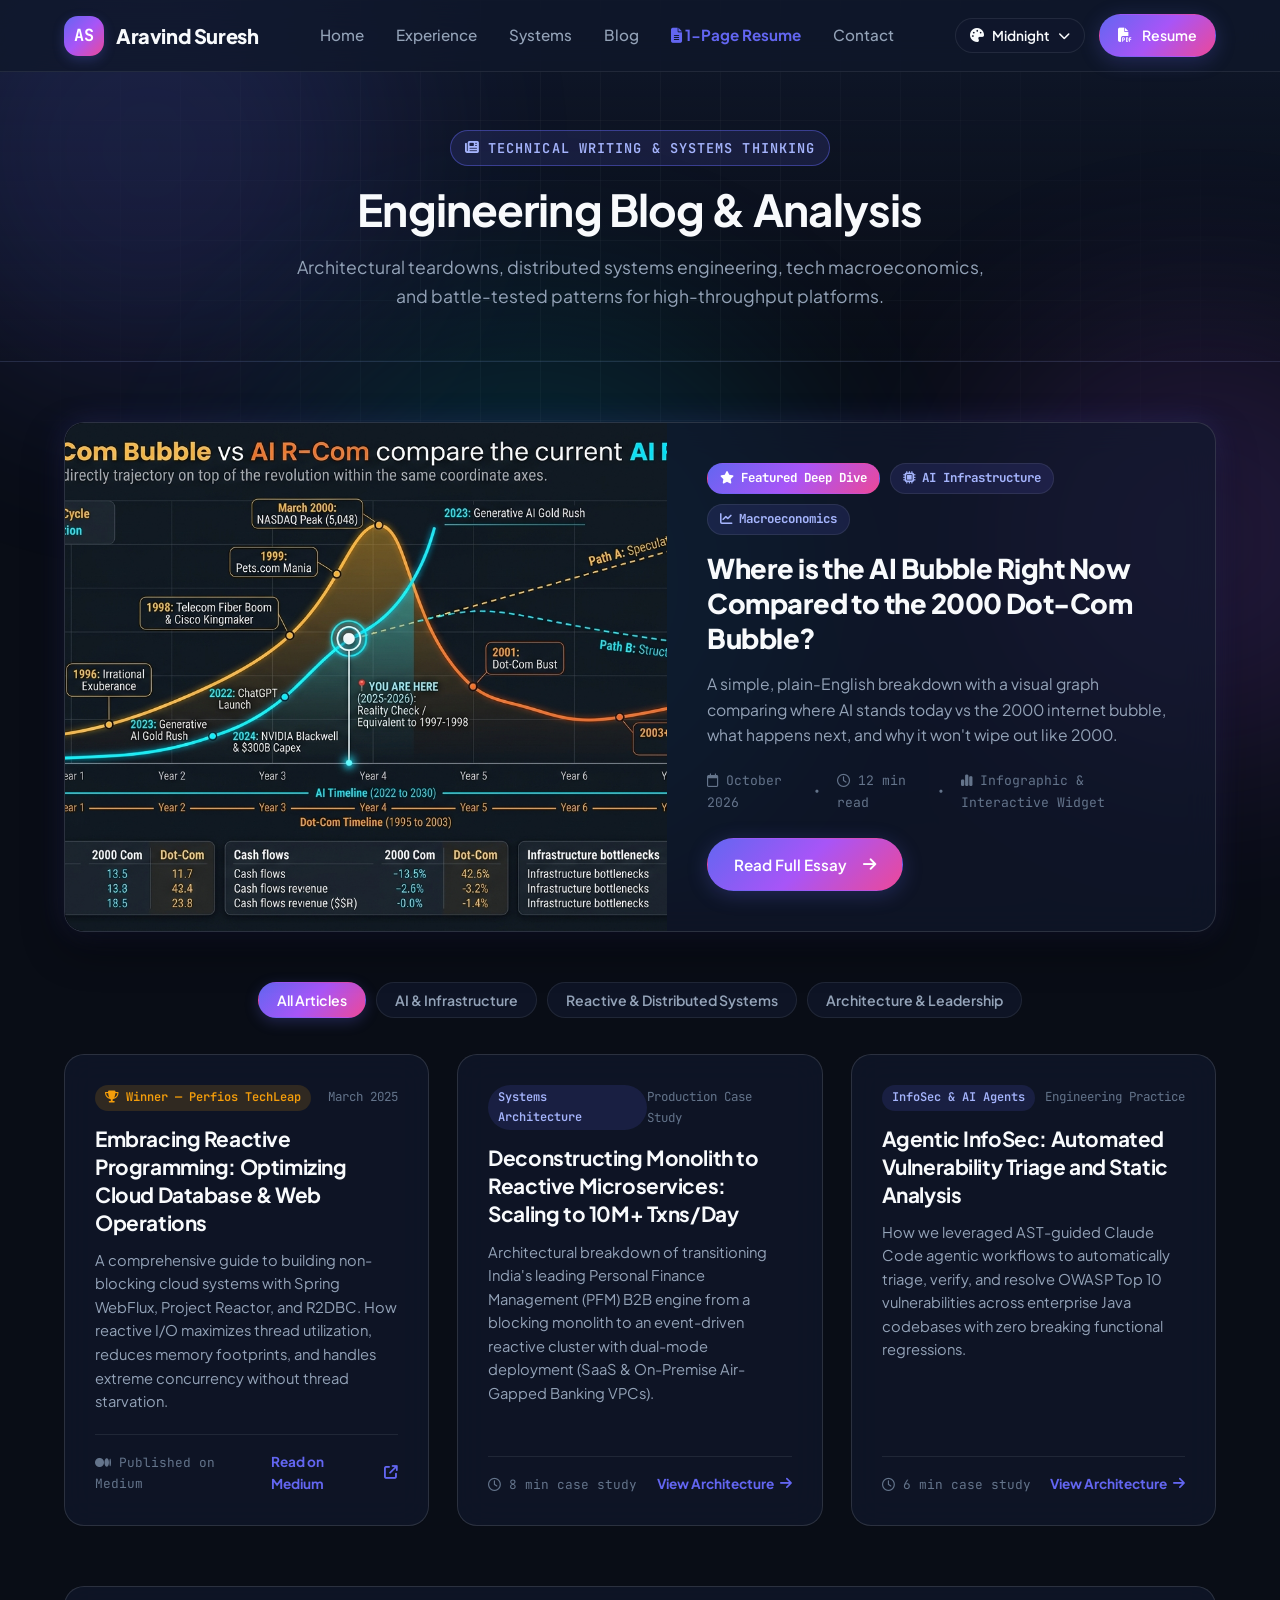
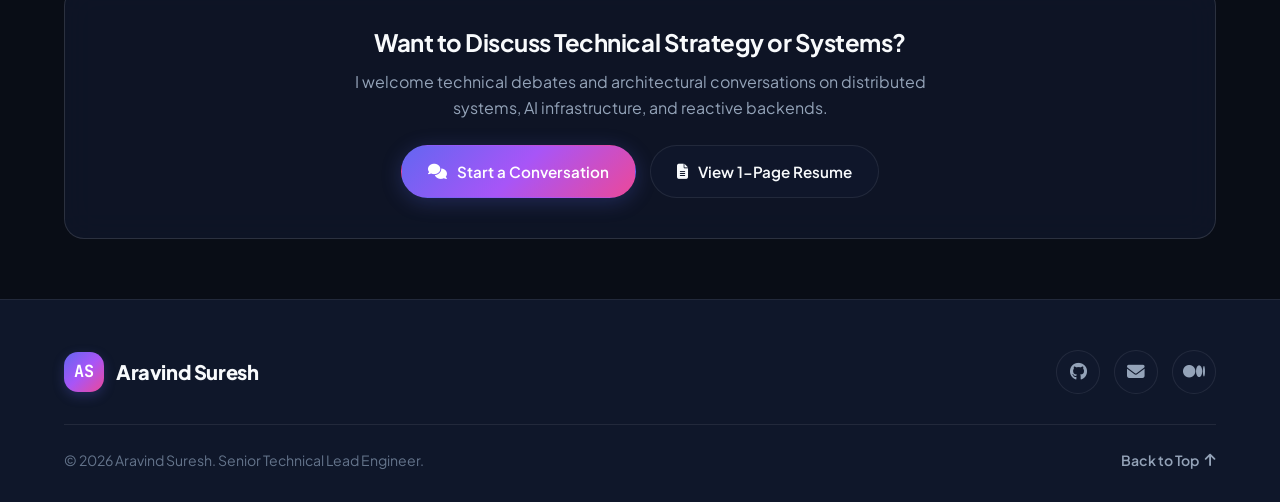
==== blog.html @ 55b46545 "feat(blog): launch engineering blog hub with AI vs Dot-Com bubble teardown and navigation integratio" ====
<!DOCTYPE html>
<html lang="en">
<head>
  <meta charset="UTF-8">
  <meta name="viewport" content="width=device-width, initial-scale=1.0">
  <title>Engineering Blog &amp; Systems Insights | Aravind Suresh</title>

  <!-- SEO & Metadata -->
  <meta name="description" content="Technical essays, architectural breakdowns, and macroeconomic analyses by Aravind Suresh (Senior Technical Lead Engineer at Perfios). Topics include AI infrastructure, reactive systems, and engineering leadership.">
  <meta name="author" content="Aravind Suresh">
  <meta name="keywords" content="Aravind Suresh Blog, AI Infrastructure, Dot-Com Bubble, Reactive Systems, Spring WebFlux, Software Architecture, Perfios">

  <!-- Open Graph / Social Cards -->
  <meta property="og:type" content="website">
  <meta property="og:url" content="https://aravind1998.github.io/blog.html">
  <meta property="og:title" content="Engineering Blog &amp; Systems Insights | Aravind Suresh">
  <meta property="og:description" content="Technical essays, architectural breakdowns, and macroeconomic analyses by Aravind Suresh.">
  <meta property="og:image" content="https://aravind1998.github.io/assets/img/elaborate-ai-bubble-graph.jpg">
  <meta name="twitter:card" content="summary_large_image">
  <meta name="twitter:image" content="https://aravind1998.github.io/assets/img/elaborate-ai-bubble-graph.jpg">

  <!-- Favicon -->
  <link rel="icon" href="data:image/svg+xml,<svg xmlns=%22http://www.w3.org/2000/svg%22 viewBox=%220%200%20100%20100%22><rect width=%22100%22 height=%22100%22 rx=%2220%22 fill=%22%236366f1%22/><text y=%22.68em%22 x=%2250%25%22 font-size=%2252%22 font-family=%22sans-serif%22 font-weight=%22bold%22 fill=%22white%22 text-anchor=%22middle%22>AS</text></svg>">

  <!-- Stylesheets -->
  <link rel="stylesheet" href="https://cdnjs.cloudflare.com/ajax/libs/font-awesome/6.5.1/css/all.min.css">
  <link rel="stylesheet" href="assets/css/custom-theme.css">

  <style>
    .page-header-banner {
      padding: 130px 0 50px;
      text-align: center;
      background: linear-gradient(180deg, var(--bg-secondary) 0%, transparent 100%);
      border-bottom: 1px solid var(--border-color);
    }

    /* Featured Post Card */
    .featured-post-hero {
      background: var(--bg-card);
      border: 1px solid var(--border-glass);
      border-radius: var(--radius-lg);
      overflow: hidden;
      margin-bottom: 50px;
      backdrop-filter: blur(16px);
      -webkit-backdrop-filter: blur(16px);
      box-shadow: var(--shadow-lg), var(--shadow-glow);
      display: grid;
      grid-template-columns: 1.1fr 1fr;
      transition: var(--transition);
    }

    .featured-post-hero:hover {
      border-color: var(--border-hover);
      transform: translateY(-3px);
    }

    @media (max-width: 900px) {
      .featured-post-hero {
        grid-template-columns: 1fr;
      }
    }

    .featured-img-wrap {
      position: relative;
      overflow: hidden;
      background: #000;
      min-height: 280px;
    }

    .featured-img-wrap img {
      width: 100%;
      height: 100%;
      object-fit: cover;
      display: block;
      transition: transform 0.5s ease;
    }

    .featured-post-hero:hover .featured-img-wrap img {
      transform: scale(1.03);
    }

    .featured-content {
      padding: 40px;
      display: flex;
      flex-direction: column;
      justify-content: center;
    }

    .featured-badge-row {
      display: flex;
      align-items: center;
      gap: 10px;
      flex-wrap: wrap;
      margin-bottom: 16px;
    }

    .featured-pill {
      font-family: var(--font-mono);
      font-size: 0.78rem;
      padding: 4px 12px;
      border-radius: var(--radius-full);
      background: var(--badge-bg);
      color: var(--badge-text);
      border: 1px solid var(--border-color);
      font-weight: 700;
    }

    .featured-pill.gradient {
      background: var(--accent-gradient);
      color: #fff;
      border-color: transparent;
    }

    .featured-title {
      font-size: 1.7rem;
      font-weight: 800;
      line-height: 1.3;
      margin-bottom: 14px;
      color: var(--text-primary);
    }

    .featured-title a {
      color: inherit;
      text-decoration: none;
      transition: color 0.2s;
    }

    .featured-title a:hover {
      color: var(--accent-primary);
    }

    .featured-excerpt {
      font-size: 0.98rem;
      color: var(--text-secondary);
      line-height: 1.65;
      margin-bottom: 22px;
    }

    .featured-meta {
      display: flex;
      align-items: center;
      gap: 16px;
      font-family: var(--font-mono);
      font-size: 0.82rem;
      color: var(--text-muted);
      margin-bottom: 24px;
    }

    /* Blog Filter Bar */
    .filter-bar {
      display: flex;
      justify-content: center;
      gap: 10px;
      flex-wrap: wrap;
      margin-bottom: 36px;
    }

    .filter-chip {
      padding: 8px 18px;
      border-radius: var(--radius-full);
      background: var(--bg-card);
      border: 1px solid var(--border-color);
      color: var(--text-secondary);
      font-size: 0.88rem;
      font-weight: 600;
      cursor: pointer;
      transition: var(--transition);
      font-family: var(--font-main);
    }

    .filter-chip:hover {
      color: var(--text-primary);
      border-color: var(--border-hover);
    }

    .filter-chip.active {
      background: var(--accent-gradient);
      color: #fff;
      border-color: transparent;
      box-shadow: 0 4px 14px var(--glow-color);
    }

    /* Blog Grid */
    .blog-grid {
      display: grid;
      grid-template-columns: repeat(auto-fit, minmax(340px, 1fr));
      gap: 28px;
      margin-bottom: 60px;
    }

    .blog-card {
      background: var(--bg-card);
      border: 1px solid var(--border-glass);
      border-radius: var(--radius-lg);
      padding: 30px;
      display: flex;
      flex-direction: column;
      justify-content: space-between;
      backdrop-filter: blur(16px);
      -webkit-backdrop-filter: blur(16px);
      transition: var(--transition);
    }

    .blog-card:hover {
      border-color: var(--border-hover);
      transform: translateY(-4px);
      box-shadow: var(--shadow-md), var(--shadow-glow);
    }

    .card-top-tags {
      display: flex;
      justify-content: space-between;
      align-items: center;
      margin-bottom: 14px;
    }

    .card-tag {
      font-family: var(--font-mono);
      font-size: 0.75rem;
      padding: 3px 10px;
      border-radius: var(--radius-full);
      background: var(--badge-bg);
      color: var(--badge-text);
      font-weight: 600;
    }

    .card-date {
      font-family: var(--font-mono);
      font-size: 0.78rem;
      color: var(--text-muted);
    }

    .card-title {
      font-size: 1.3rem;
      font-weight: 700;
      color: var(--text-primary);
      margin-bottom: 12px;
      line-height: 1.35;
    }

    .card-title a {
      color: inherit;
      text-decoration: none;
      transition: color 0.2s;
    }

    .card-title a:hover {
      color: var(--accent-primary);
    }

    .card-excerpt {
      font-size: 0.92rem;
      color: var(--text-secondary);
      line-height: 1.6;
      margin-bottom: 20px;
      flex-grow: 1;
    }

    .card-footer {
      display: flex;
      justify-content: space-between;
      align-items: center;
      padding-top: 16px;
      border-top: 1px solid var(--border-color);
      font-size: 0.85rem;
    }

    .read-time {
      font-family: var(--font-mono);
      color: var(--text-muted);
      font-size: 0.8rem;
    }

    .read-link {
      color: var(--accent-primary);
      text-decoration: none;
      font-weight: 700;
      display: inline-flex;
      align-items: center;
      gap: 6px;
      transition: var(--transition);
    }

    .read-link:hover {
      gap: 10px;
      color: var(--accent-secondary);
    }
  </style>
</head>
<body>

  <!-- Ambient Light Orbs -->
  <div class="ambient-bg" aria-hidden="true">
    <div class="ambient-grid"></div>
    <div class="ambient-orb ambient-orb-1"></div>
    <div class="ambient-orb ambient-orb-2"></div>
    <div class="ambient-orb ambient-orb-3"></div>
  </div>

  <!-- Navigation Bar -->
  <header class="header-nav">
    <div class="container nav-container">
      <a href="/" class="nav-logo" aria-label="Aravind Suresh Home">
        <div class="logo-badge">AS</div>
        <span>Aravind Suresh</span>
      </a>

      <ul class="nav-links" id="nav-links">
        <li><a href="/" class="nav-link">Home</a></li>
        <li><a href="experience.html" class="nav-link">Experience</a></li>
        <li><a href="projects.html" class="nav-link">Systems</a></li>
        <li><a href="blog.html" class="nav-link active">Blog</a></li>
        <li><a href="resume.html" class="nav-link" style="color: var(--accent-primary); font-weight: 700;"><i class="fa-solid fa-file-lines"></i> 1-Page Resume</a></li>
        <li><a href="contact.html" class="nav-link">Contact</a></li>
      </ul>

      <div class="nav-actions">
        <!-- Theme Picker -->
        <div class="theme-picker-wrapper">
          <button class="theme-btn" id="theme-picker-btn" aria-label="Select theme palette">
            <i class="fa-solid fa-palette"></i>
            <span id="current-theme-label">Theme</span>
            <i class="fa-solid fa-chevron-down" style="font-size: 0.75rem;"></i>
          </button>
          <div class="theme-dropdown" id="theme-dropdown">
            <button class="theme-option active" data-set-theme="midnight">
              <span class="theme-color-dot dot-midnight"></span> Midnight (Dark)
            </button>
            <button class="theme-option" data-set-theme="cyber">
              <span class="theme-color-dot dot-cyber"></span> Cyberpunk (Neon)
            </button>
            <button class="theme-option" data-set-theme="nord">
              <span class="theme-color-dot dot-nord"></span> Nord Frost
            </button>
            <button class="theme-option" data-set-theme="light">
              <span class="theme-color-dot dot-light"></span> Minimal Light
            </button>
          </div>
        </div>

        <a href="resume.html" class="btn btn-primary" style="padding: 9px 18px; font-size: 0.88rem;">
          <i class="fa-solid fa-file-pdf"></i> Resume
        </a>

        <button class="mobile-menu-btn" id="mobile-menu-toggle" aria-label="Toggle navigation menu">
          <i class="fa-solid fa-bars"></i>
        </button>
      </div>
    </div>
  </header>

  <main>
    <!-- Header Banner -->
    <div class="page-header-banner">
      <div class="container">
        <span class="section-tag"><i class="fa-solid fa-newspaper"></i> Technical Writing &amp; Systems Thinking</span>
        <h1 class="section-title">Engineering Blog &amp; Analysis</h1>
        <p class="section-desc" style="max-width: 720px; margin: 0 auto;">
          Architectural teardowns, distributed systems engineering, tech macroeconomics, and battle-tested patterns for high-throughput platforms.
        </p>
      </div>
    </div>

    <section style="padding: 60px 0;">
      <div class="container">

        <!-- Featured Post Hero -->
        <article class="featured-post-hero" data-category="ai macro systems">
          <div class="featured-img-wrap">
            <a href="blog-ai-bubble-vs-dotcom.html">
              <img src="assets/img/elaborate-ai-bubble-graph.jpg" alt="AI Bubble vs Dot-Com Bubble Comparative Chart">
            </a>
          </div>
          <div class="featured-content">
            <div class="featured-badge-row">
              <span class="featured-pill gradient"><i class="fa-solid fa-star"></i> Featured Deep Dive</span>
              <span class="featured-pill"><i class="fa-solid fa-microchip"></i> AI Infrastructure</span>
              <span class="featured-pill"><i class="fa-solid fa-chart-line"></i> Macroeconomics</span>
            </div>

            <h2 class="featured-title">
              <a href="blog-ai-bubble-vs-dotcom.html">
                Where is the AI Bubble Right Now Compared to the 2000 Dot-Com Bubble?
              </a>
            </h2>

            <p class="featured-excerpt">
              A simple, plain-English breakdown with a visual graph comparing where AI stands today vs the 2000 internet bubble, what happens next, and why it won't wipe out like 2000.
            </p>

            <div class="featured-meta">
              <span><i class="fa-regular fa-calendar"></i> October 2026</span>
              <span>•</span>
              <span><i class="fa-regular fa-clock"></i> 12 min read</span>
              <span>•</span>
              <span><i class="fa-solid fa-chart-simple"></i> Infographic &amp; Interactive Widget</span>
            </div>

            <div>
              <a href="blog-ai-bubble-vs-dotcom.html" class="btn btn-primary" style="display: inline-flex;">
                Read Full Essay <i class="fa-solid fa-arrow-right" style="margin-left: 6px;"></i>
              </a>
            </div>
          </div>
        </article>

        <!-- Category Filters -->
        <div class="filter-bar">
          <button class="filter-chip active" data-filter="all">All Articles</button>
          <button class="filter-chip" data-filter="ai">AI &amp; Infrastructure</button>
          <button class="filter-chip" data-filter="reactive">Reactive &amp; Distributed Systems</button>
          <button class="filter-chip" data-filter="leadership">Architecture &amp; Leadership</button>
        </div>

        <!-- Articles Grid -->
        <div class="blog-grid" id="articles-grid">

          <!-- Post 1: Reactive Programming (Award Winner on Medium) -->
          <article class="blog-card" data-category="reactive leadership">
            <div>
              <div class="card-top-tags">
                <span class="card-tag" style="background: rgba(245, 158, 11, 0.15); color: #f59e0b;">
                  <i class="fa-solid fa-trophy"></i> Winner — Perfios TechLeap
                </span>
                <span class="card-date">March 2025</span>
              </div>
              <h3 class="card-title">
                <a href="https://medium.com/perfiostechblog/embracing-reactive-programming-optimizing-cloud-database-and-web-operations-36e16913ded9" target="_blank" rel="noopener noreferrer">
                  Embracing Reactive Programming: Optimizing Cloud Database &amp; Web Operations
                </a>
              </h3>
              <p class="card-excerpt">
                A comprehensive guide to building non-blocking cloud systems with Spring WebFlux, Project Reactor, and R2DBC. How reactive I/O maximizes thread utilization, reduces memory footprints, and handles extreme concurrency without thread starvation.
              </p>
            </div>
            <div class="card-footer">
              <span class="read-time"><i class="fa-brands fa-medium"></i> Published on Medium</span>
              <a href="https://medium.com/perfiostechblog/embracing-reactive-programming-optimizing-cloud-database-and-web-operations-36e16913ded9" target="_blank" rel="noopener noreferrer" class="read-link">
                Read on Medium <i class="fa-solid fa-arrow-up-right-from-square"></i>
              </a>
            </div>
          </article>

          <!-- Post 2: PFM B2B Rearchitecture -->
          <article class="blog-card" data-category="reactive leadership">
            <div>
              <div class="card-top-tags">
                <span class="card-tag">Systems Architecture</span>
                <span class="card-date">Production Case Study</span>
              </div>
              <h3 class="card-title">
                <a href="projects.html#system-pfm">
                  Deconstructing Monolith to Reactive Microservices: Scaling to 10M+ Txns/Day
                </a>
              </h3>
              <p class="card-excerpt">
                Architectural breakdown of transitioning India's leading Personal Finance Management (PFM) B2B engine from a blocking monolith to an event-driven reactive cluster with dual-mode deployment (SaaS &amp; On-Premise Air-Gapped Banking VPCs).
              </p>
            </div>
            <div class="card-footer">
              <span class="read-time"><i class="fa-regular fa-clock"></i> 8 min case study</span>
              <a href="projects.html#system-pfm" class="read-link">
                View Architecture <i class="fa-solid fa-arrow-right"></i>
              </a>
            </div>
          </article>

          <!-- Post 3: InfoSec AI & Agentic Security -->
          <article class="blog-card" data-category="ai leadership">
            <div>
              <div class="card-top-tags">
                <span class="card-tag">InfoSec &amp; AI Agents</span>
                <span class="card-date">Engineering Practice</span>
              </div>
              <h3 class="card-title">
                <a href="projects.html#system-infosec">
                  Agentic InfoSec: Automated Vulnerability Triage and Static Analysis
                </a>
              </h3>
              <p class="card-excerpt">
                How we leveraged AST-guided Claude Code agentic workflows to automatically triage, verify, and resolve OWASP Top 10 vulnerabilities across enterprise Java codebases with zero breaking functional regressions.
              </p>
            </div>
            <div class="card-footer">
              <span class="read-time"><i class="fa-regular fa-clock"></i> 6 min case study</span>
              <a href="projects.html#system-infosec" class="read-link">
                View Architecture <i class="fa-solid fa-arrow-right"></i>
              </a>
            </div>
          </article>

        </div>

        <!-- Discussion CTA -->
        <div style="background: var(--bg-card); border: 1px solid var(--border-glass); border-radius: var(--radius-lg); padding: 40px; text-align: center; backdrop-filter: blur(16px);">
          <h3 style="font-size: 1.5rem; margin-bottom: 12px; color: var(--text-primary);">Want to Discuss Technical Strategy or Systems?</h3>
          <p style="color: var(--text-secondary); max-width: 600px; margin: 0 auto 24px; line-height: 1.6;">
            I welcome technical debates and architectural conversations on distributed systems, AI infrastructure, and reactive backends.
          </p>
          <div style="display: flex; justify-content: center; gap: 14px; flex-wrap: wrap;">
            <a href="contact.html" class="btn btn-primary">
              <i class="fa-solid fa-comments"></i> Start a Conversation
            </a>
            <a href="resume.html" class="btn btn-secondary">
              <i class="fa-solid fa-file-lines"></i> View 1-Page Resume
            </a>
          </div>
        </div>

      </div>
    </section>
  </main>

  <!-- Footer -->
  <footer>
    <div class="container">
      <div class="footer-top">
        <a href="/" class="nav-logo">
          <div class="logo-badge">AS</div>
          <span>Aravind Suresh</span>
        </a>

        <div class="footer-social-links">
          <a href="https://github.com/Aravind1998" target="_blank" rel="noopener noreferrer" class="btn-icon" title="GitHub">
            <i class="fa-brands fa-github"></i>
          </a>
          <a href="mailto:aravindsuresh98@gmail.com" class="btn-icon" title="Email">
            <i class="fa-solid fa-envelope"></i>
          </a>
          <a href="https://medium.com/perfiostechblog/embracing-reactive-programming-optimizing-cloud-database-and-web-operations-36e16913ded9" target="_blank" rel="noopener noreferrer" class="btn-icon" title="Medium Publication">
            <i class="fa-brands fa-medium"></i>
          </a>
        </div>
      </div>

      <div class="footer-bottom">
        <div>
          &copy; 2026 Aravind Suresh. Senior Technical Lead Engineer.
        </div>
        <a href="#" class="back-to-top">
          <span>Back to Top</span>
          <i class="fa-solid fa-arrow-up"></i>
        </a>
      </div>
    </div>
  </footer>

  <!-- Scripts -->
  <script src="assets/js/custom-site.js"></script>
  <script>
    // Blog Filter Logic
    const filterChips = document.querySelectorAll('.filter-chip');
    const articles = document.querySelectorAll('.blog-card, .featured-post-hero');

    filterChips.forEach(chip => {
      chip.addEventListener('click', () => {
        filterChips.forEach(c => c.classList.remove('active'));
        chip.classList.add('active');

        const filter = chip.getAttribute('data-filter');

        articles.forEach(art => {
          const cats = (art.getAttribute('data-category') || '').split(' ');
          if (filter === 'all' || cats.includes(filter)) {
            art.style.display = art.classList.contains('featured-post-hero') ? 'grid' : 'flex';
          } else {
            art.style.display = 'none';
          }
        });
      });
    });
  </script>
</body>
</html>
---- assets/css/custom-theme.css ----
/* ===================================================================
   ARAVIND SURESH — PERSONAL PORTFOLIO
   Custom Theme Engine & Glassmorphism Design System
   =================================================================== */

@import url('https://fonts.googleapis.com/css2?family=Plus+Jakarta+Sans:wght@300;400;500;600;700;800&family=JetBrains+Mono:wght@400;500;600&display=swap');

/* --- Root Variables: Midnight Theme (Default) --- */
:root {
  --font-main: 'Plus Jakarta Sans', -apple-system, BlinkMacSystemFont, 'Segoe UI', Roboto, sans-serif;
  --font-mono: 'JetBrains Mono', 'Fira Code', monospace;

  /* Midnight Palette */
  --bg-primary: #090d16;
  --bg-secondary: #0f172a;
  --bg-card: rgba(18, 26, 46, 0.65);
  --bg-card-hover: rgba(28, 39, 68, 0.85);
  --bg-card-active: rgba(35, 48, 82, 0.95);
  --bg-glass: rgba(15, 23, 42, 0.75);
  --border-color: rgba(255, 255, 255, 0.08);
  --border-hover: rgba(99, 102, 241, 0.45);
  --border-glass: rgba(255, 255, 255, 0.12);

  --text-primary: #f8fafc;
  --text-secondary: #94a3b8;
  --text-muted: #64748b;

  --accent-primary: #6366f1;
  --accent-secondary: #a855f7;
  --accent-cyan: #06b6d4;
  --accent-gradient: linear-gradient(135deg, #6366f1 0%, #a855f7 50%, #ec4899 100%);
  --accent-subtle: rgba(99, 102, 241, 0.12);
  --glow-color: rgba(99, 102, 241, 0.25);
  
  --badge-bg: rgba(99, 102, 241, 0.14);
  --badge-text: #a5b4fc;
  
  --shadow-sm: 0 2px 8px rgba(0, 0, 0, 0.25);
  --shadow-md: 0 8px 24px rgba(0, 0, 0, 0.35);
  --shadow-lg: 0 16px 40px rgba(0, 0, 0, 0.45);
  --shadow-glow: 0 0 30px rgba(99, 102, 241, 0.2);

  --radius-sm: 8px;
  --radius-md: 14px;
  --radius-lg: 20px;
  --radius-full: 9999px;

  --nav-height: 72px;
  --transition: all 0.3s cubic-bezier(0.16, 1, 0.3, 1);
}

/* --- Theme 2: Cyberpunk / Neon --- */
[data-theme="cyber"] {
  --bg-primary: #060911;
  --bg-secondary: #0b1120;
  --bg-card: rgba(14, 23, 40, 0.7);
  --bg-card-hover: rgba(20, 32, 57, 0.9);
  --bg-card-active: rgba(25, 41, 74, 0.95);
  --bg-glass: rgba(10, 17, 30, 0.85);
  --border-color: rgba(0, 245, 212, 0.12);
  --border-hover: rgba(0, 245, 212, 0.55);
  --border-glass: rgba(0, 245, 212, 0.2);

  --text-primary: #f0fdf4;
  --text-secondary: #94a3b8;
  --text-muted: #64748b;

  --accent-primary: #00f5d4;
  --accent-secondary: #f72585;
  --accent-cyan: #7209b7;
  --accent-gradient: linear-gradient(135deg, #00f5d4 0%, #7209b7 60%, #f72585 100%);
  --accent-subtle: rgba(0, 245, 212, 0.12);
  --glow-color: rgba(0, 245, 212, 0.3);

  --badge-bg: rgba(0, 245, 212, 0.12);
  --badge-text: #2dd4bf;

  --shadow-glow: 0 0 32px rgba(0, 245, 212, 0.22);
}

/* --- Theme 3: Nord Frost --- */
[data-theme="nord"] {
  --bg-primary: #242933;
  --bg-secondary: #2e3440;
  --bg-card: rgba(46, 52, 64, 0.72);
  --bg-card-hover: rgba(59, 66, 82, 0.9);
  --bg-card-active: rgba(67, 76, 94, 0.95);
  --bg-glass: rgba(46, 52, 64, 0.85);
  --border-color: rgba(216, 222, 233, 0.1);
  --border-hover: rgba(136, 192, 208, 0.55);
  --border-glass: rgba(216, 222, 233, 0.18);

  --text-primary: #eceff4;
  --text-secondary: #d8dee9;
  --text-muted: #8892b0;

  --accent-primary: #88c0d0;
  --accent-secondary: #81a1c1;
  --accent-cyan: #8fbcbb;
  --accent-gradient: linear-gradient(135deg, #88c0d0 0%, #81a1c1 60%, #b48ead 100%);
  --accent-subtle: rgba(136, 192, 208, 0.14);
  --glow-color: rgba(136, 192, 208, 0.25);

  --badge-bg: rgba(136, 192, 208, 0.15);
  --badge-text: #88c0d0;

  --shadow-glow: 0 0 30px rgba(136, 192, 208, 0.2);
}

/* --- Theme 4: Minimal Light --- */
[data-theme="light"] {
  --bg-primary: #f8fafc;
  --bg-secondary: #ffffff;
  --bg-card: rgba(255, 255, 255, 0.85);
  --bg-card-hover: #ffffff;
  --bg-card-active: #f1f5f9;
  --bg-glass: rgba(255, 255, 255, 0.85);
  --border-color: rgba(226, 232, 240, 0.9);
  --border-hover: rgba(79, 70, 229, 0.45);
  --border-glass: rgba(226, 232, 240, 0.8);

  --text-primary: #0f172a;
  --text-secondary: #475569;
  --text-muted: #94a3b8;

  --accent-primary: #4f46e5;
  --accent-secondary: #7c3aed;
  --accent-cyan: #0284c7;
  --accent-gradient: linear-gradient(135deg, #4f46e5 0%, #7c3aed 60%, #db2777 100%);
  --accent-subtle: rgba(79, 70, 229, 0.08);
  --glow-color: rgba(79, 70, 229, 0.15);

  --badge-bg: rgba(79, 70, 229, 0.08);
  --badge-text: #4f46e5;

  --shadow-sm: 0 1px 3px rgba(0, 0, 0, 0.05);
  --shadow-md: 0 6px 18px rgba(0, 0, 0, 0.08);
  --shadow-lg: 0 12px 30px rgba(0, 0, 0, 0.1);
  --shadow-glow: 0 0 25px rgba(79, 70, 229, 0.12);
}

/* --- Base & Reset --- */
*, *::before, *::after {
  box-sizing: border-box;
  margin: 0;
  padding: 0;
}

html {
  scroll-behavior: smooth;
  scroll-padding-top: calc(var(--nav-height) + 20px);
}

body {
  font-family: var(--font-main);
  background-color: var(--bg-primary);
  color: var(--text-primary);
  line-height: 1.65;
  overflow-x: hidden;
  transition: background-color 0.4s ease, color 0.3s ease;
  min-height: 100vh;
  position: relative;
}

/* Background Ambient Orbs */
.ambient-bg {
  position: fixed;
  inset: 0;
  pointer-events: none;
  z-index: 0;
  overflow: hidden;
}

.ambient-orb {
  position: absolute;
  border-radius: 50%;
  filter: blur(100px);
  opacity: 0.15;
  transition: all 0.6s ease;
}

.ambient-orb-1 {
  width: 500px;
  height: 500px;
  top: -100px;
  left: -100px;
  background: var(--accent-primary);
}

.ambient-orb-2 {
  width: 450px;
  height: 450px;
  top: 35%;
  right: -150px;
  background: var(--accent-secondary);
}

.ambient-orb-3 {
  width: 550px;
  height: 550px;
  bottom: 5%;
  left: 20%;
  background: var(--accent-cyan);
}

/* Subtle Grid Texture */
.ambient-grid {
  position: absolute;
  inset: 0;
  background-image: 
    linear-gradient(to right, var(--border-color) 1px, transparent 1px),
    linear-gradient(to bottom, var(--border-color) 1px, transparent 1px);
  background-size: 60px 60px;
  mask-image: radial-gradient(ellipse at 50% 30%, black 20%, transparent 75%);
  -webkit-mask-image: radial-gradient(ellipse at 50% 30%, black 20%, transparent 75%);
  opacity: 0.4;
}

/* --- Container & Layout --- */
.container {
  width: 100%;
  max-width: 1200px;
  margin: 0 auto;
  padding: 0 24px;
  position: relative;
  z-index: 1;
}

section {
  padding: 100px 0;
}

/* --- Typography --- */
h1, h2, h3, h4, h5, h6 {
  font-weight: 700;
  line-height: 1.25;
  color: var(--text-primary);
  letter-spacing: -0.02em;
}

p {
  color: var(--text-secondary);
}

a {
  color: inherit;
  text-decoration: none;
  transition: var(--transition);
}

.gradient-text {
  background: var(--accent-gradient);
  -webkit-background-clip: text;
  -webkit-text-fill-color: transparent;
  background-clip: text;
  display: inline-block;
}

.section-header {
  text-align: center;
  max-width: 650px;
  margin: 0 auto 60px;
}

.section-tag {
  display: inline-flex;
  align-items: center;
  gap: 8px;
  font-family: var(--font-mono);
  font-size: 0.85rem;
  font-weight: 600;
  text-transform: uppercase;
  letter-spacing: 0.08em;
  padding: 6px 14px;
  border-radius: var(--radius-full);
  background: var(--badge-bg);
  color: var(--badge-text);
  border: 1px solid var(--border-hover);
  margin-bottom: 16px;
}

.section-title {
  font-size: clamp(2rem, 3.5vw, 2.75rem);
  margin-bottom: 16px;
}

.section-desc {
  font-size: 1.1rem;
  color: var(--text-secondary);
}

/* --- Navigation Bar --- */
.header-nav {
  position: fixed;
  top: 0;
  left: 0;
  right: 0;
  height: var(--nav-height);
  background: var(--bg-glass);
  backdrop-filter: blur(20px);
  -webkit-backdrop-filter: blur(20px);
  border-bottom: 1px solid var(--border-color);
  z-index: 100;
  transition: var(--transition);
}

.nav-container {
  display: flex;
  align-items: center;
  justify-content: space-between;
  height: 100%;
}

.nav-logo {
  display: flex;
  align-items: center;
  gap: 12px;
  font-size: 1.25rem;
  font-weight: 800;
  letter-spacing: -0.02em;
}

.logo-badge {
  width: 40px;
  height: 40px;
  border-radius: var(--radius-md);
  background: var(--accent-gradient);
  display: flex;
  align-items: center;
  justify-content: center;
  font-family: var(--font-mono);
  font-size: 1.05rem;
  font-weight: 700;
  color: #ffffff;
  box-shadow: 0 4px 12px var(--glow-color);
}

.nav-links {
  display: flex;
  align-items: center;
  gap: 32px;
  list-style: none;
}

.nav-link {
  font-size: 0.95rem;
  font-weight: 500;
  color: var(--text-secondary);
  position: relative;
  padding: 6px 0;
}

.nav-link:hover, .nav-link.active {
  color: var(--text-primary);
}

.nav-link::after {
  content: '';
  position: absolute;
  bottom: 0;
  left: 0;
  width: 0%;
  height: 2px;
  background: var(--accent-gradient);
  border-radius: 2px;
  transition: width 0.3s ease;
}

.nav-link:hover::after, .nav-link.active::after {
  width: 100%;
}

.nav-actions {
  display: flex;
  align-items: center;
  gap: 14px;
}

/* Theme Dropdown / Selector */
.theme-picker-wrapper {
  position: relative;
}

.theme-btn {
  display: flex;
  align-items: center;
  gap: 8px;
  background: var(--bg-card);
  border: 1px solid var(--border-color);
  padding: 8px 14px;
  border-radius: var(--radius-full);
  color: var(--text-primary);
  font-family: var(--font-main);
  font-size: 0.85rem;
  font-weight: 600;
  cursor: pointer;
  transition: var(--transition);
}

.theme-btn:hover {
  border-color: var(--border-hover);
  box-shadow: var(--shadow-glow);
}

.theme-dropdown {
  position: absolute;
  top: calc(100% + 10px);
  right: 0;
  width: 190px;
  background: var(--bg-secondary);
  border: 1px solid var(--border-glass);
  border-radius: var(--radius-md);
  box-shadow: var(--shadow-lg);
  padding: 8px;
  display: none;
  flex-direction: column;
  gap: 4px;
  z-index: 102;
  backdrop-filter: blur(20px);
  -webkit-backdrop-filter: blur(20px);
}

.theme-dropdown.show {
  display: flex;
  animation: fadeInDown 0.2s ease-out forwards;
}

@keyframes fadeInDown {
  from { opacity: 0; transform: translateY(-8px); }
  to { opacity: 1; transform: translateY(0); }
}

.theme-option {
  display: flex;
  align-items: center;
  gap: 10px;
  padding: 9px 12px;
  border-radius: var(--radius-sm);
  background: transparent;
  border: none;
  color: var(--text-secondary);
  font-family: var(--font-main);
  font-size: 0.85rem;
  font-weight: 500;
  cursor: pointer;
  width: 100%;
  text-align: left;
  transition: var(--transition);
}

.theme-option:hover {
  background: var(--bg-card-hover);
  color: var(--text-primary);
}

.theme-option.active {
  background: var(--accent-subtle);
  color: var(--accent-primary);
  font-weight: 600;
}

.theme-color-dot {
  width: 12px;
  height: 12px;
  border-radius: 50%;
  border: 1px solid rgba(255, 255, 255, 0.2);
}

.dot-midnight { background: #6366f1; }
.dot-cyber { background: #00f5d4; }
.dot-nord { background: #88c0d0; }
.dot-light { background: #f8fafc; border: 1px solid #cbd5e1; }

.mobile-menu-btn {
  display: none;
  background: transparent;
  border: none;
  color: var(--text-primary);
  font-size: 1.4rem;
  cursor: pointer;
  padding: 6px;
}

/* --- Hero Section --- */
.hero-section {
  min-height: 100vh;
  display: flex;
  align-items: center;
  padding-top: calc(var(--nav-height) + 40px);
  position: relative;
}

.hero-grid {
  display: grid;
  grid-template-columns: 1.15fr 0.85fr;
  gap: 50px;
  align-items: center;
}

.hero-content {
  display: flex;
  flex-direction: column;
  gap: 24px;
}

.status-badge {
  display: inline-flex;
  align-items: center;
  gap: 10px;
  padding: 6px 14px;
  background: var(--bg-card);
  border: 1px solid var(--border-color);
  border-radius: var(--radius-full);
  font-size: 0.85rem;
  font-weight: 600;
  width: fit-content;
  color: var(--text-secondary);
}

.status-dot {
  width: 8px;
  height: 8px;
  border-radius: 50%;
  background: #10b981;
  position: relative;
}

.status-dot::after {
  content: '';
  position: absolute;
  inset: -3px;
  border-radius: 50%;
  background: #10b981;
  opacity: 0.5;
  animation: pulseDot 2s infinite ease-out;
}

@keyframes pulseDot {
  0% { transform: scale(1); opacity: 0.6; }
  100% { transform: scale(2.4); opacity: 0; }
}

.hero-title {
  font-size: clamp(2.5rem, 5vw, 4rem);
  font-weight: 800;
  line-height: 1.12;
  letter-spacing: -0.03em;
}

.hero-subtitle {
  font-size: 1.2rem;
  line-height: 1.7;
  color: var(--text-secondary);
  max-width: 560px;
}

.hero-cta-group {
  display: flex;
  flex-wrap: wrap;
  gap: 16px;
  margin-top: 8px;
}

.btn {
  display: inline-flex;
  align-items: center;
  justify-content: center;
  gap: 10px;
  padding: 13px 26px;
  border-radius: var(--radius-full);
  font-family: var(--font-main);
  font-size: 0.95rem;
  font-weight: 600;
  cursor: pointer;
  transition: var(--transition);
  border: 1px solid transparent;
  white-space: nowrap;
}

.btn-primary {
  background: var(--accent-gradient);
  color: #ffffff;
  box-shadow: 0 4px 20px var(--glow-color);
}

.btn-primary:hover {
  transform: translateY(-2px);
  box-shadow: 0 8px 25px var(--glow-color);
  color: #ffffff;
}

.btn-secondary {
  background: var(--bg-card);
  border-color: var(--border-color);
  color: var(--text-primary);
}

.btn-secondary:hover {
  background: var(--bg-card-hover);
  border-color: var(--border-hover);
  transform: translateY(-2px);
}

.btn-icon {
  width: 44px;
  height: 44px;
  padding: 0;
  border-radius: 50%;
  display: inline-flex;
  align-items: center;
  justify-content: center;
  background: var(--bg-card);
  border: 1px solid var(--border-color);
  color: var(--text-secondary);
  font-size: 1.1rem;
}

.btn-icon:hover {
  color: var(--accent-primary);
  border-color: var(--border-hover);
  transform: translateY(-2px);
}

.hero-socials {
  display: flex;
  align-items: center;
  gap: 14px;
  margin-top: 6px;
}

.hero-socials span {
  font-size: 0.85rem;
  color: var(--text-muted);
  font-weight: 500;
}

/* Glassmorphic Interactive Terminal / Tech Window */
.terminal-card {
  background: var(--bg-card);
  border: 1px solid var(--border-glass);
  border-radius: var(--radius-lg);
  box-shadow: var(--shadow-lg), var(--shadow-glow);
  backdrop-filter: blur(24px);
  -webkit-backdrop-filter: blur(24px);
  overflow: hidden;
  transition: var(--transition);
}

.terminal-card:hover {
  border-color: var(--border-hover);
  transform: translateY(-4px);
}

.terminal-header {
  background: rgba(0, 0, 0, 0.2);
  padding: 12px 18px;
  display: flex;
  align-items: center;
  justify-content: space-between;
  border-bottom: 1px solid var(--border-color);
}

.terminal-dots {
  display: flex;
  gap: 7px;
}

.terminal-dot {
  width: 11px;
  height: 11px;
  border-radius: 50%;
}

.dot-red { background: #ef4444; }
.dot-yellow { background: #f59e0b; }
.dot-green { background: #10b981; }

.terminal-title {
  font-family: var(--font-mono);
  font-size: 0.8rem;
  color: var(--text-muted);
}

.terminal-body {
  padding: 24px;
  font-family: var(--font-mono);
  font-size: 0.9rem;
  line-height: 1.8;
}

.terminal-line {
  margin-bottom: 8px;
}

.terminal-prompt {
  color: var(--accent-primary);
  margin-right: 8px;
}

.terminal-cmd {
  color: var(--text-primary);
}

.terminal-output {
  color: var(--text-secondary);
  padding-left: 18px;
  margin-bottom: 14px;
}

.terminal-key {
  color: var(--accent-secondary);
}

.terminal-val {
  color: var(--accent-cyan);
}

.cursor-blink {
  display: inline-block;
  width: 8px;
  height: 15px;
  background: var(--accent-primary);
  vertical-align: middle;
  animation: blink 1s step-end infinite;
}

@keyframes blink {
  0%, 100% { opacity: 1; }
  50% { opacity: 0; }
}

/* --- About Section --- */
.about-grid {
  display: grid;
  grid-template-columns: 1fr 1fr;
  gap: 50px;
  align-items: center;
}

.about-text {
  display: flex;
  flex-direction: column;
  gap: 20px;
  font-size: 1.05rem;
}

.about-features {
  display: grid;
  grid-template-columns: 1fr;
  gap: 20px;
}

.feature-card {
  display: flex;
  gap: 20px;
  padding: 22px;
  background: var(--bg-card);
  border: 1px solid var(--border-color);
  border-radius: var(--radius-md);
  backdrop-filter: blur(12px);
  -webkit-backdrop-filter: blur(12px);
  transition: var(--transition);
}

.feature-card:hover {
  border-color: var(--border-hover);
  background: var(--bg-card-hover);
  transform: translateX(6px);
}

.feature-icon {
  width: 48px;
  height: 48px;
  flex-shrink: 0;
  border-radius: var(--radius-md);
  background: var(--badge-bg);
  color: var(--accent-primary);
  display: flex;
  align-items: center;
  justify-content: center;
  font-size: 1.3rem;
}

.feature-info h4 {
  font-size: 1.1rem;
  margin-bottom: 6px;
}

.feature-info p {
  font-size: 0.92rem;
  line-height: 1.5;
}

/* Stats Counter Row */
.stats-strip {
  display: grid;
  grid-template-columns: repeat(4, 1fr);
  gap: 24px;
  margin-top: 60px;
  padding: 30px;
  background: var(--bg-card);
  border: 1px solid var(--border-color);
  border-radius: var(--radius-lg);
  backdrop-filter: blur(16px);
}

.stat-item {
  text-align: center;
}

.stat-number {
  font-size: 2.5rem;
  font-weight: 800;
  font-family: var(--font-mono);
  background: var(--accent-gradient);
  -webkit-background-clip: text;
  -webkit-text-fill-color: transparent;
  line-height: 1.1;
  margin-bottom: 6px;
}

.stat-label {
  font-size: 0.9rem;
  color: var(--text-secondary);
  font-weight: 500;
}

/* --- Projects Section --- */
.project-filters {
  display: flex;
  justify-content: center;
  flex-wrap: wrap;
  gap: 10px;
  margin-bottom: 40px;
}

.filter-btn {
  padding: 8px 18px;
  border-radius: var(--radius-full);
  background: var(--bg-card);
  border: 1px solid var(--border-color);
  color: var(--text-secondary);
  font-family: var(--font-main);
  font-size: 0.9rem;
  font-weight: 600;
  cursor: pointer;
  transition: var(--transition);
}

.filter-btn:hover {
  color: var(--text-primary);
  border-color: var(--border-hover);
}

.filter-btn.active {
  background: var(--accent-gradient);
  color: #ffffff;
  border-color: transparent;
  box-shadow: 0 4px 14px var(--glow-color);
}

.projects-grid {
  display: grid;
  grid-template-columns: repeat(auto-fill, minmax(360px, 1fr));
  gap: 30px;
}

.project-card {
  background: var(--bg-card);
  border: 1px solid var(--border-color);
  border-radius: var(--radius-lg);
  overflow: hidden;
  backdrop-filter: blur(16px);
  -webkit-backdrop-filter: blur(16px);
  transition: var(--transition);
  display: flex;
  flex-direction: column;
}

.project-card:hover {
  transform: translateY(-8px);
  border-color: var(--border-hover);
  box-shadow: var(--shadow-lg), var(--shadow-glow);
}

.project-preview {
  height: 200px;
  position: relative;
  overflow: hidden;
  background: linear-gradient(135deg, rgba(99, 102, 241, 0.15), rgba(168, 85, 247, 0.15));
  display: flex;
  align-items: center;
  justify-content: center;
}

.project-banner-decor {
  font-family: var(--font-mono);
  font-size: 3.5rem;
  font-weight: 800;
  opacity: 0.15;
  color: var(--text-primary);
  user-select: none;
}

.project-badge-top {
  position: absolute;
  top: 16px;
  left: 16px;
  font-family: var(--font-mono);
  font-size: 0.75rem;
  font-weight: 600;
  padding: 4px 10px;
  border-radius: var(--radius-full);
  background: var(--bg-glass);
  border: 1px solid var(--border-glass);
  color: var(--accent-primary);
  backdrop-filter: blur(8px);
}

.project-body {
  padding: 26px;
  display: flex;
  flex-direction: column;
  flex-grow: 1;
}

.project-title {
  font-size: 1.35rem;
  margin-bottom: 12px;
}

.project-desc {
  font-size: 0.95rem;
  line-height: 1.6;
  margin-bottom: 20px;
  flex-grow: 1;
}

.project-tech-tags {
  display: flex;
  flex-wrap: wrap;
  gap: 8px;
  margin-bottom: 24px;
}

.tech-tag {
  font-family: var(--font-mono);
  font-size: 0.78rem;
  padding: 4px 10px;
  border-radius: var(--radius-sm);
  background: var(--badge-bg);
  color: var(--badge-text);
  border: 1px solid rgba(255, 255, 255, 0.05);
}

.project-links {
  display: flex;
  align-items: center;
  gap: 16px;
  border-top: 1px solid var(--border-color);
  padding-top: 18px;
}

.project-link-item {
  display: inline-flex;
  align-items: center;
  gap: 8px;
  font-size: 0.9rem;
  font-weight: 600;
  color: var(--text-secondary);
}

.project-link-item:hover {
  color: var(--accent-primary);
}

/* --- Experience & Education Section --- */
.timeline-container {
  position: relative;
  max-width: 860px;
  margin: 0 auto;
  padding-left: 36px;
}

.timeline-container::before {
  content: '';
  position: absolute;
  top: 10px;
  bottom: 10px;
  left: 11px;
  width: 2px;
  background: linear-gradient(to bottom, var(--accent-primary), var(--accent-secondary), transparent);
}

.timeline-item {
  position: relative;
  margin-bottom: 40px;
}

.timeline-item:last-child {
  margin-bottom: 0;
}

.timeline-dot {
  position: absolute;
  left: -36px;
  top: 6px;
  width: 24px;
  height: 24px;
  border-radius: 50%;
  background: var(--bg-primary);
  border: 3px solid var(--accent-primary);
  box-shadow: 0 0 12px var(--glow-color);
  display: flex;
  align-items: center;
  justify-content: center;
}

.timeline-card {
  background: var(--bg-card);
  border: 1px solid var(--border-color);
  border-radius: var(--radius-md);
  padding: 26px;
  backdrop-filter: blur(14px);
  -webkit-backdrop-filter: blur(14px);
  transition: var(--transition);
}

.timeline-card:hover {
  border-color: var(--border-hover);
  transform: translateX(6px);
  box-shadow: var(--shadow-md);
}

.timeline-header-wrap {
  display: flex;
  justify-content: space-between;
  align-items: flex-start;
  flex-wrap: wrap;
  gap: 10px;
  margin-bottom: 10px;
}

.timeline-role {
  font-size: 1.25rem;
  font-weight: 700;
}

.timeline-company {
  color: var(--accent-primary);
  font-weight: 600;
  font-size: 1rem;
}

.timeline-date {
  font-family: var(--font-mono);
  font-size: 0.82rem;
  padding: 4px 12px;
  border-radius: var(--radius-full);
  background: var(--badge-bg);
  color: var(--badge-text);
  border: 1px solid var(--border-color);
}

.timeline-desc {
  font-size: 0.95rem;
  line-height: 1.6;
  margin-bottom: 14px;
}

.timeline-bullets {
  list-style: none;
  display: flex;
  flex-direction: column;
  gap: 8px;
}

.timeline-bullets li {
  font-size: 0.92rem;
  color: var(--text-secondary);
  position: relative;
  padding-left: 20px;
}

.timeline-bullets li::before {
  content: '▹';
  position: absolute;
  left: 0;
  color: var(--accent-primary);
}

/* --- Skills Section --- */
.skills-grid {
  display: grid;
  grid-template-columns: repeat(auto-fit, minmax(260px, 1fr));
  gap: 26px;
}

.skill-category-card {
  background: var(--bg-card);
  border: 1px solid var(--border-color);
  border-radius: var(--radius-lg);
  padding: 28px;
  backdrop-filter: blur(14px);
  -webkit-backdrop-filter: blur(14px);
  transition: var(--transition);
}

.skill-category-card:hover {
  border-color: var(--border-hover);
  transform: translateY(-5px);
  box-shadow: var(--shadow-md);
}

.skill-category-header {
  display: flex;
  align-items: center;
  gap: 14px;
  margin-bottom: 22px;
}

.skill-cat-icon {
  width: 44px;
  height: 44px;
  border-radius: var(--radius-md);
  background: var(--badge-bg);
  color: var(--accent-primary);
  display: flex;
  align-items: center;
  justify-content: center;
  font-size: 1.25rem;
}

.skill-category-header h3 {
  font-size: 1.15rem;
}

.skills-pill-group {
  display: flex;
  flex-wrap: wrap;
  gap: 10px;
}

.skill-pill {
  display: inline-flex;
  align-items: center;
  gap: 8px;
  padding: 8px 14px;
  border-radius: var(--radius-sm);
  background: rgba(255, 255, 255, 0.03);
  border: 1px solid var(--border-color);
  font-size: 0.88rem;
  font-weight: 500;
  color: var(--text-primary);
  transition: var(--transition);
}

.skill-pill:hover {
  background: var(--accent-subtle);
  border-color: var(--border-hover);
  color: var(--accent-primary);
  transform: translateY(-2px);
}

.skill-pill i {
  color: var(--accent-primary);
  font-size: 1rem;
}

/* --- Contact Section --- */
.contact-card-box {
  background: var(--bg-card);
  border: 1px solid var(--border-glass);
  border-radius: var(--radius-lg);
  padding: 50px;
  backdrop-filter: blur(20px);
  -webkit-backdrop-filter: blur(20px);
  box-shadow: var(--shadow-lg), var(--shadow-glow);
  display: grid;
  grid-template-columns: 1fr 1fr;
  gap: 50px;
}

.contact-left h3 {
  font-size: 2rem;
  margin-bottom: 16px;
}

.contact-left p {
  font-size: 1.05rem;
  line-height: 1.7;
  margin-bottom: 30px;
}

.contact-channels {
  display: flex;
  flex-direction: column;
  gap: 16px;
}

.contact-item {
  display: flex;
  align-items: center;
  gap: 16px;
  padding: 14px 18px;
  background: rgba(255, 255, 255, 0.03);
  border: 1px solid var(--border-color);
  border-radius: var(--radius-md);
  transition: var(--transition);
}

.contact-item:hover {
  border-color: var(--border-hover);
  background: var(--bg-card-hover);
}

.contact-icon-box {
  width: 44px;
  height: 44px;
  border-radius: var(--radius-md);
  background: var(--badge-bg);
  color: var(--accent-primary);
  display: flex;
  align-items: center;
  justify-content: center;
  font-size: 1.2rem;
}

.contact-detail {
  display: flex;
  flex-direction: column;
}

.contact-label {
  font-size: 0.8rem;
  color: var(--text-muted);
  text-transform: uppercase;
  letter-spacing: 0.05em;
}

.contact-value {
  font-size: 0.95rem;
  font-weight: 600;
  color: var(--text-primary);
}

/* Contact Form */
.contact-form {
  display: flex;
  flex-direction: column;
  gap: 20px;
}

.form-group {
  display: flex;
  flex-direction: column;
  gap: 8px;
}

.form-group label {
  font-size: 0.88rem;
  font-weight: 600;
  color: var(--text-secondary);
}

.form-control {
  padding: 12px 16px;
  border-radius: var(--radius-md);
  background: var(--bg-secondary);
  border: 1px solid var(--border-color);
  color: var(--text-primary);
  font-family: var(--font-main);
  font-size: 0.95rem;
  outline: none;
  transition: var(--transition);
}

.form-control:focus {
  border-color: var(--accent-primary);
  box-shadow: 0 0 0 3px var(--glow-color);
}

textarea.form-control {
  min-height: 120px;
  resize: vertical;
}

/* Copy Email Toast */
.toast-msg {
  position: fixed;
  bottom: 30px;
  right: 30px;
  background: var(--bg-secondary);
  color: var(--text-primary);
  border: 1px solid var(--border-hover);
  box-shadow: var(--shadow-lg);
  padding: 14px 22px;
  border-radius: var(--radius-md);
  font-size: 0.92rem;
  font-weight: 600;
  display: flex;
  align-items: center;
  gap: 12px;
  z-index: 1000;
  transform: translateY(100px);
  opacity: 0;
  pointer-events: none;
  transition: var(--transition);
}

.toast-msg.show {
  transform: translateY(0);
  opacity: 1;
}

/* --- Footer --- */
footer {
  border-top: 1px solid var(--border-color);
  padding: 50px 0 30px;
  background: var(--bg-secondary);
  position: relative;
  z-index: 1;
}

.footer-top {
  display: flex;
  justify-content: space-between;
  align-items: center;
  flex-wrap: wrap;
  gap: 24px;
  margin-bottom: 30px;
}

.footer-social-links {
  display: flex;
  gap: 14px;
}

.footer-bottom {
  display: flex;
  justify-content: space-between;
  align-items: center;
  flex-wrap: wrap;
  gap: 16px;
  padding-top: 24px;
  border-top: 1px solid var(--border-color);
  font-size: 0.88rem;
  color: var(--text-muted);
}

.back-to-top {
  display: inline-flex;
  align-items: center;
  gap: 6px;
  color: var(--text-secondary);
  font-weight: 600;
}

.back-to-top:hover {
  color: var(--accent-primary);
}

/* --- Responsive Media Queries --- */
@media (max-width: 992px) {
  .hero-grid {
    grid-template-columns: 1fr;
    gap: 40px;
  }

  .about-grid {
    grid-template-columns: 1fr;
  }

  .contact-card-box {
    grid-template-columns: 1fr;
    padding: 30px;
  }

  .stats-strip {
    grid-template-columns: repeat(2, 1fr);
  }
}

@media (max-width: 768px) {
  .nav-links {
    position: fixed;
    top: var(--nav-height);
    left: 0;
    right: 0;
    background: var(--bg-secondary);
    border-bottom: 1px solid var(--border-glass);
    flex-direction: column;
    padding: 24px;
    gap: 18px;
    transform: translateY(-150%);
    opacity: 0;
    transition: var(--transition);
    pointer-events: none;
    box-shadow: var(--shadow-lg);
  }

  .nav-links.mobile-open {
    transform: translateY(0);
    opacity: 1;
    pointer-events: auto;
  }

  .mobile-menu-btn {
    display: block;
  }

  .projects-grid {
    grid-template-columns: 1fr;
  }

  .stats-strip {
    grid-template-columns: 1fr 1fr;
    gap: 16px;
    padding: 20px;
  }

  .hero-cta-group {
    flex-direction: column;
  }

  .btn {
    width: 100%;
  }

  .footer-top, .footer-bottom {
    flex-direction: column;
    text-align: center;
    align-items: center;
  }
}

@keyframes fadeInUp {
  from {
    opacity: 0;
    transform: translateY(16px);
  }
  to {
    opacity: 1;
    transform: translateY(0);
  }
}
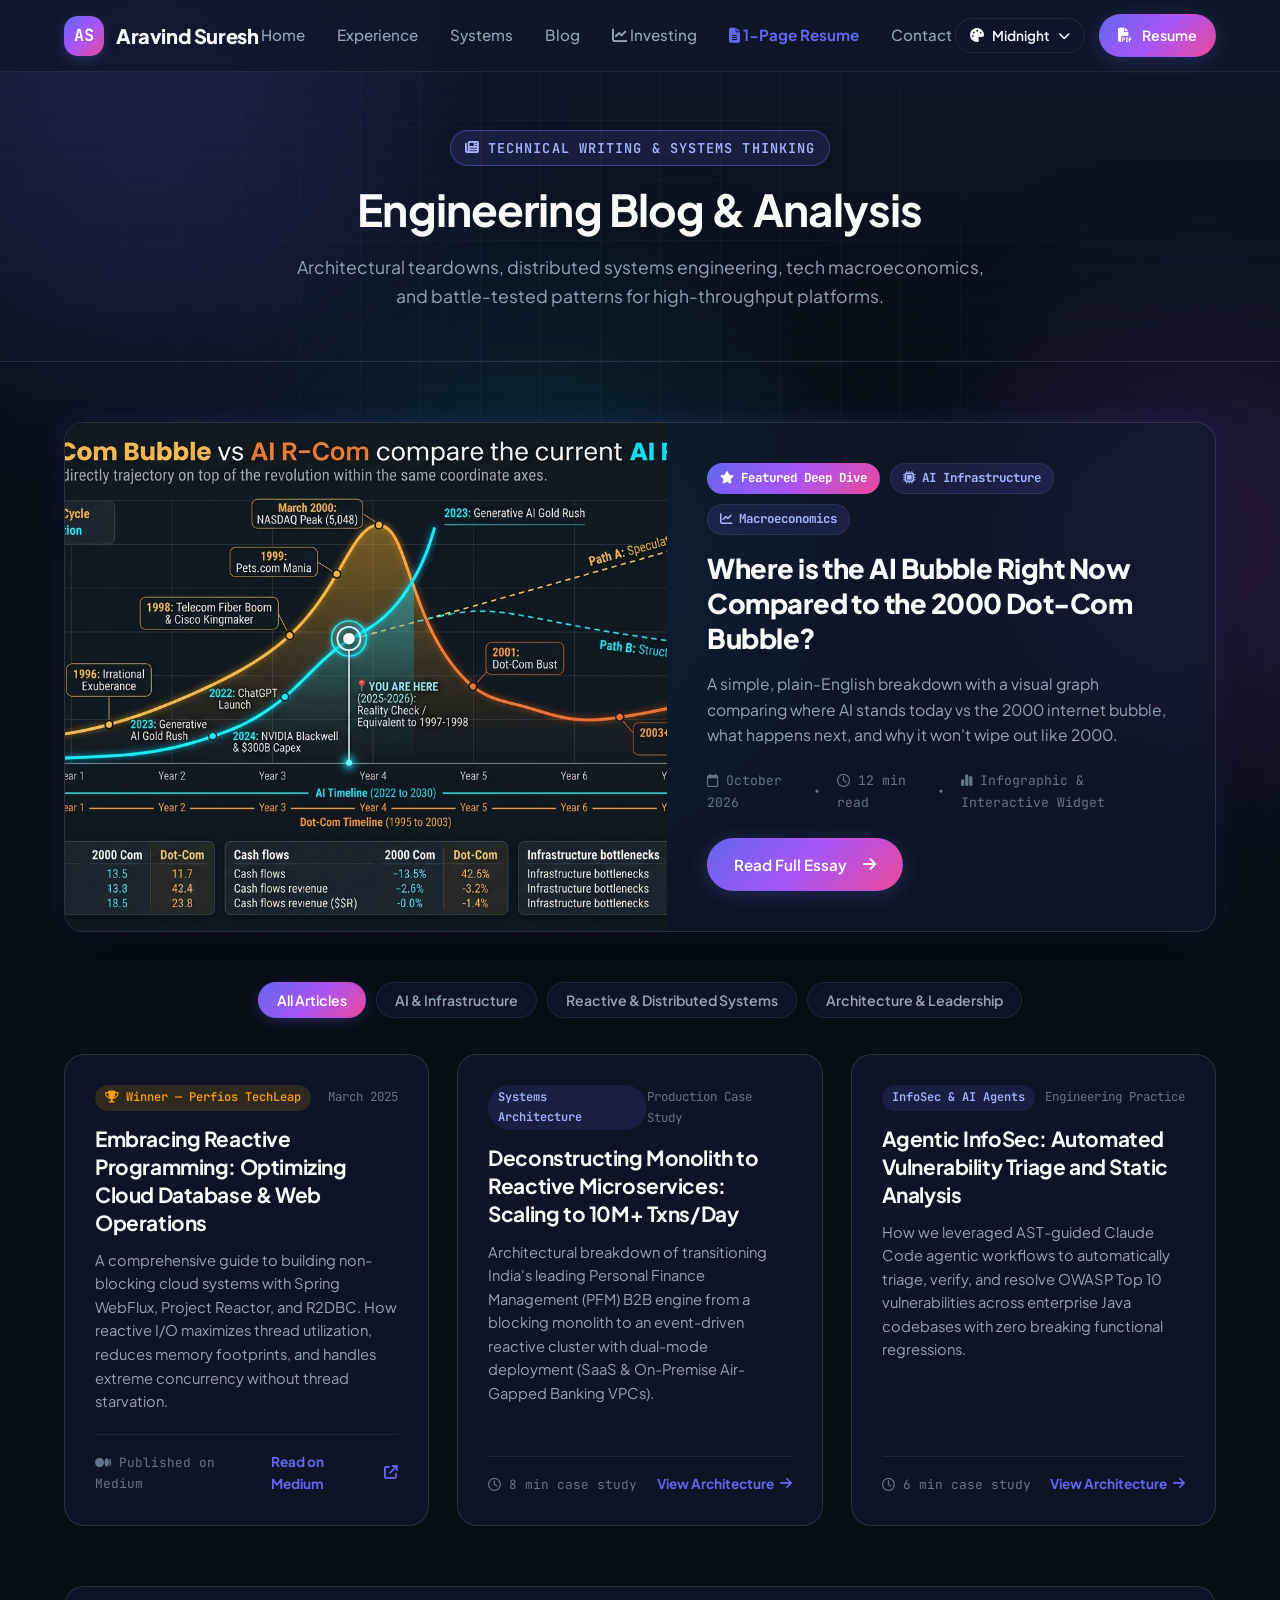
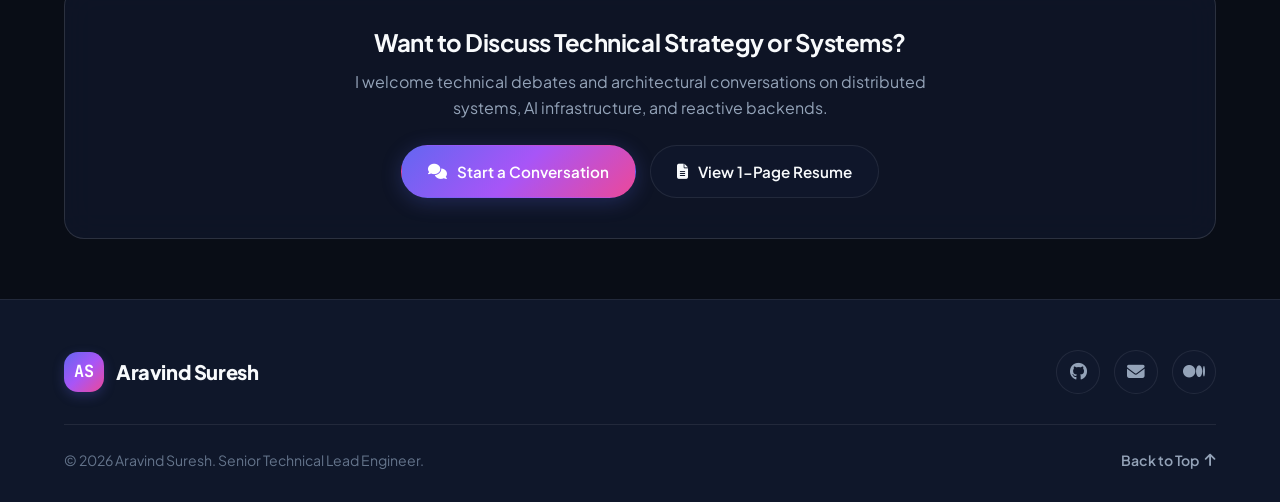
==== commit f6c63356: "Add Investing navigation link to Indian Equity Research Terminal" ====
--- a/blog.html
+++ b/blog.html
@@ -310,6 +310,7 @@
         <li><a href="experience.html" class="nav-link">Experience</a></li>
         <li><a href="projects.html" class="nav-link">Systems</a></li>
         <li><a href="blog.html" class="nav-link active">Blog</a></li>
+        <li><a href="/indian-equity-feeds/" class="nav-link"><i class="fa-solid fa-chart-line"></i> Investing</a></li>
         <li><a href="resume.html" class="nav-link" style="color: var(--accent-primary); font-weight: 700;"><i class="fa-solid fa-file-lines"></i> 1-Page Resume</a></li>
         <li><a href="contact.html" class="nav-link">Contact</a></li>
       </ul>
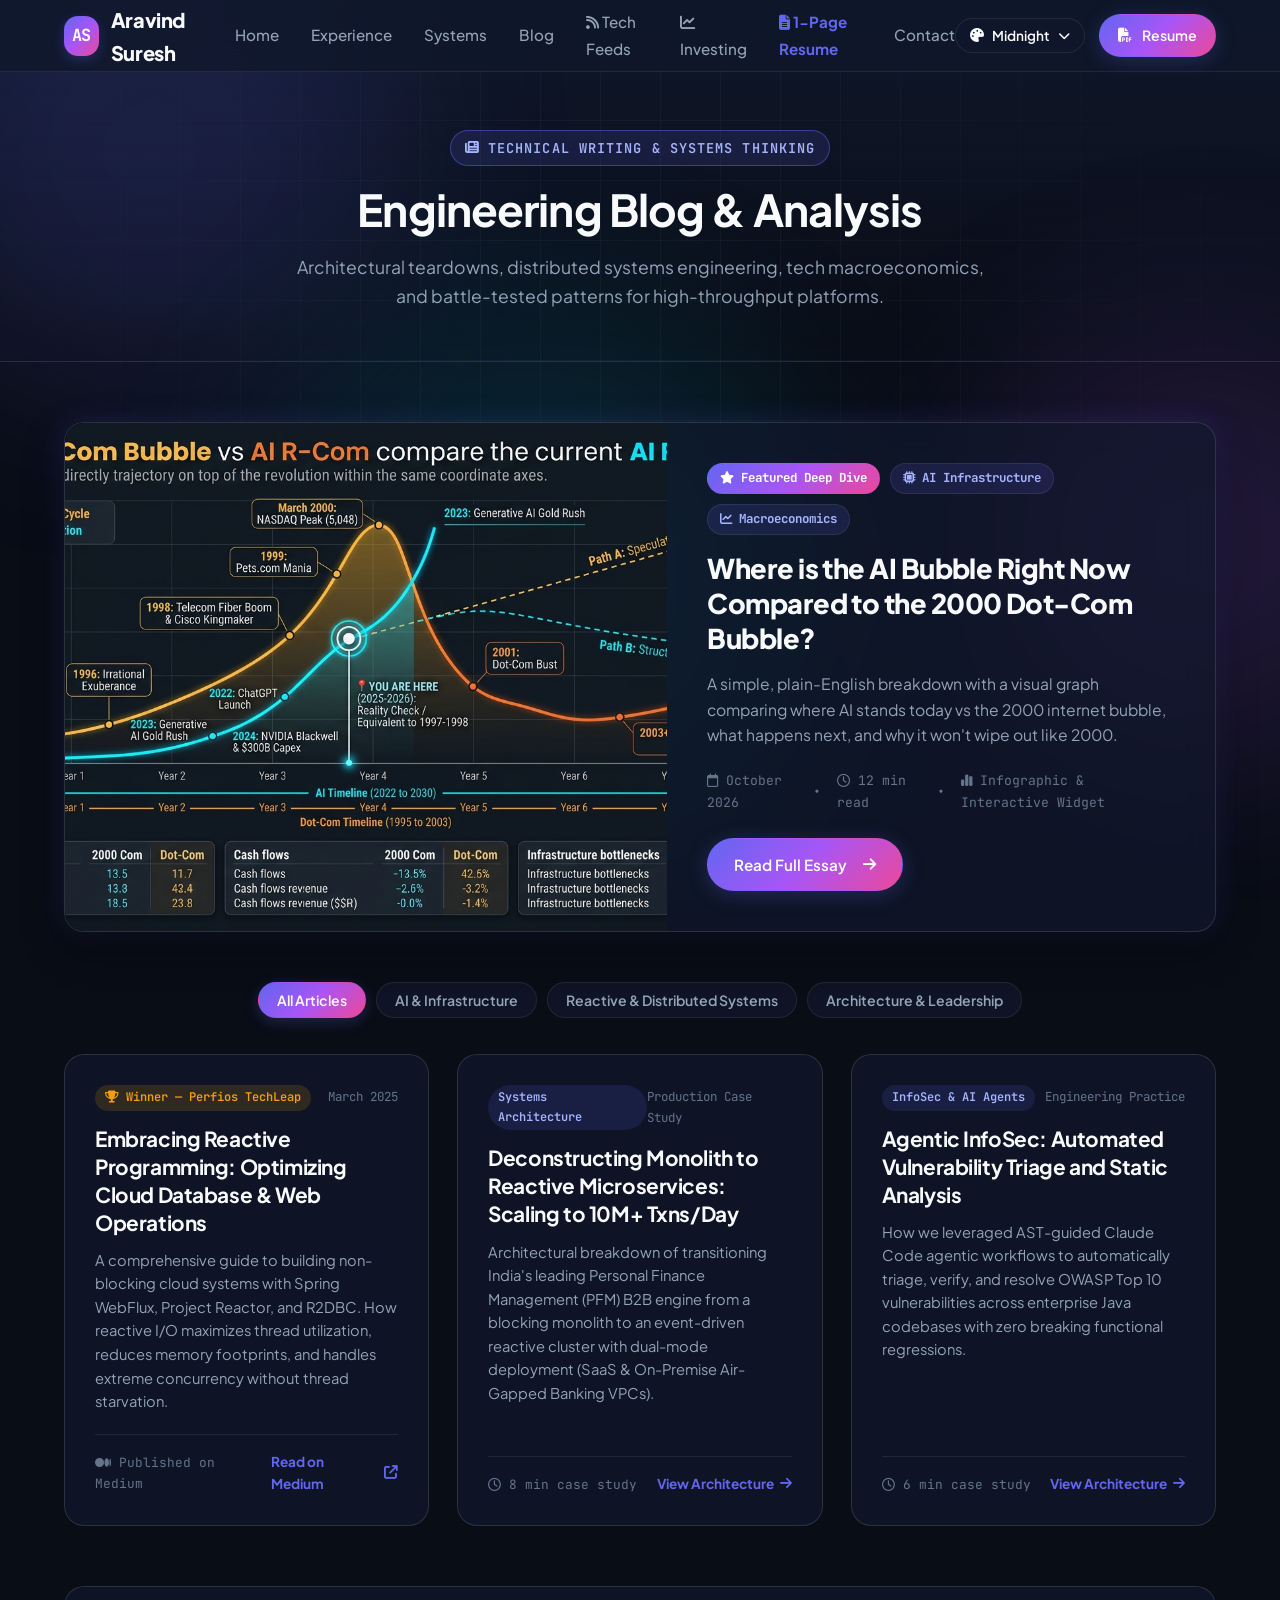
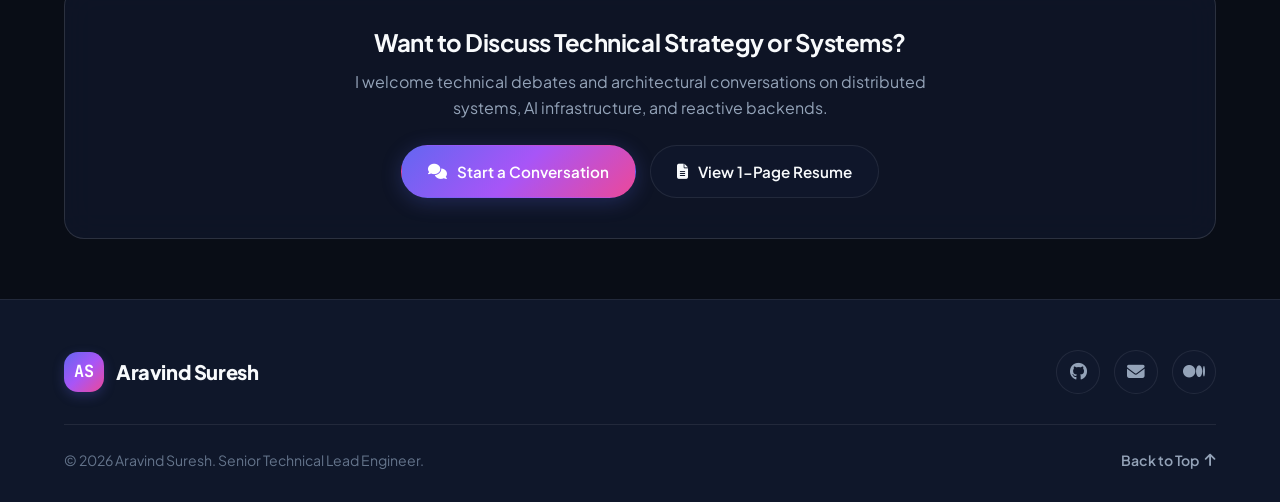
==== commit 867682c9: "feat(nav): add Curated Tech Feeds link to navigation" ====
--- a/blog.html
+++ b/blog.html
@@ -310,6 +310,7 @@
         <li><a href="experience.html" class="nav-link">Experience</a></li>
         <li><a href="projects.html" class="nav-link">Systems</a></li>
         <li><a href="blog.html" class="nav-link active">Blog</a></li>
+        <li><a href="/curated-tech-feeds/" class="nav-link"><i class="fa-solid fa-rss"></i> Tech Feeds</a></li>
         <li><a href="/indian-equity-feeds/" class="nav-link"><i class="fa-solid fa-chart-line"></i> Investing</a></li>
         <li><a href="resume.html" class="nav-link" style="color: var(--accent-primary); font-weight: 700;"><i class="fa-solid fa-file-lines"></i> 1-Page Resume</a></li>
         <li><a href="contact.html" class="nav-link">Contact</a></li>
